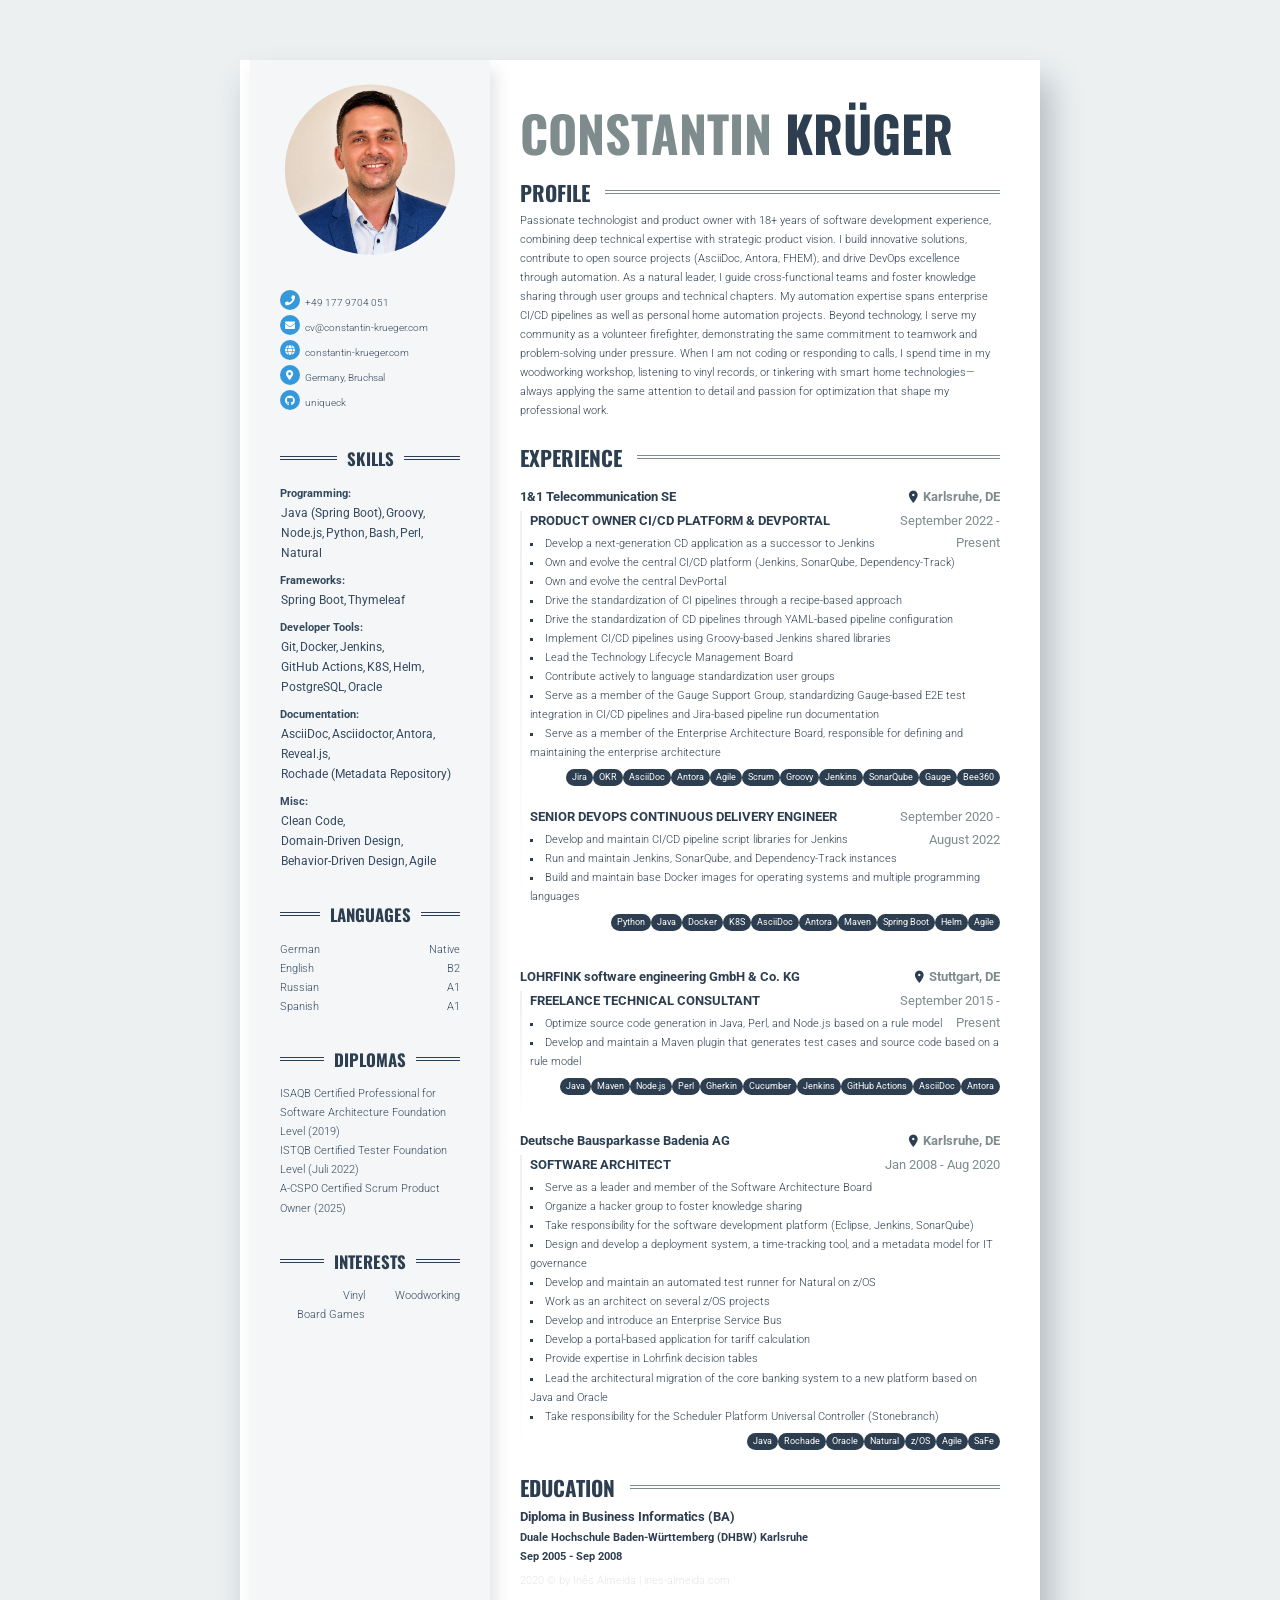
==== index.html @ 89fb5bd1 "deploy: 6f15570647dbdc13baa876759be598c28a521024" ====
<!doctype html><html lang=en><head><meta name=generator content="Hugo 0.161.1"><meta charset=UTF-8><meta name=viewport content="width=device-width,initial-scale=1"><title>Constantin Krüger CV</title><link rel=canonical href=https://cv.constantin-krueger.com/><link rel=stylesheet href="https://fonts.googleapis.com/css?family=Oswald"><link rel=stylesheet href="https://fonts.googleapis.com/css?family=Roboto"><link rel=stylesheet href="https://fonts.googleapis.com/icon?family=Material+Icons"><link rel=stylesheet href=https://cdnjs.cloudflare.com/ajax/libs/font-awesome/5.15.3/css/all.min.css integrity="sha512-iBBXm8fW90+nuLcSKlbmrPcLa0OT92xO1BIsZ+ywDWZCvqsWgccV3gFoRBv0z+8dLJgyAHIhR35VZc2oM/gI1w==" crossorigin=anonymous referrerpolicy=no-referrer><link rel=stylesheet href=/style.main.min.56ef2cad0c9b03ab26aed22bfc5c65d81ded6219dbacf17820badc95a727957a.css integrity="sha256-Vu8srQybA6smrtIr/Fxl2B3tYhnbrPF4ILrclacnlXo=" crossorigin=anonymous media=screen,print></head><body><div class=content><div class="content__left content__swapped__left"><h1 class=mainHeading>Constantin <span>Krüger</span></h1><div id=profile class=section><div class=section__heading><h2 class=section__title>Profile</h2></div><div class=section__content><p>Passionate technologist and product owner with 18+ years of software development experience, combining deep technical expertise with strategic product vision. I build innovative solutions, contribute to open source projects (AsciiDoc, Antora, FHEM), and drive DevOps excellence through automation. As a natural leader, I guide cross-functional teams and foster knowledge sharing through user groups and technical chapters. My automation expertise spans enterprise CI/CD pipelines as well as personal home automation projects. Beyond technology, I serve my community as a volunteer firefighter, demonstrating the same commitment to teamwork and problem-solving under pressure. When I am not coding or responding to calls, I spend time in my woodworking workshop, listening to vinyl records, or tinkering with smart home technologies—always applying the same attention to detail and passion for optimization that shape my professional work.</p></div></div><div id=experience class=section><div class=section__heading><h2 class=section__title>Experience</h2></div><div class=section__content><div class=experience><div class=experience__item><div class=experience__header><h3 class=experience__company>1&1 Telecommunication SE</h3><h3 class=experience__place>Karlsruhe, DE</h3></div><div class=experience__job><div class=experience__subheader><h3 class=experience__position>Product Owner CI/CD Platform & DevPortal</h3><h3 class=experience__date>September 2022 - Present</h3></div><ul><li class=experience__bullet>Develop a next-generation CD application as a successor to Jenkins</li><li class=experience__bullet>Own and evolve the central CI/CD platform (Jenkins, SonarQube, Dependency-Track)</li><li class=experience__bullet>Own and evolve the central DevPortal</li><li class=experience__bullet>Drive the standardization of CI pipelines through a recipe-based approach</li><li class=experience__bullet>Drive the standardization of CD pipelines through YAML-based pipeline configuration</li><li class=experience__bullet>Implement CI/CD pipelines using Groovy-based Jenkins shared libraries</li><li class=experience__bullet>Lead the Technology Lifecycle Management Board</li><li class=experience__bullet>Contribute actively to language standardization user groups</li><li class=experience__bullet>Serve as a member of the Gauge Support Group, standardizing Gauge-based E2E test integration in CI/CD pipelines and Jira-based pipeline run documentation</li><li class=experience__bullet>Serve as a member of the Enterprise Architecture Board, responsible for defining and maintaining the enterprise architecture</li></ul><div class=experience__badges><ul><li class=experience__badge>Jira</li><li class=experience__badge>OKR</li><li class=experience__badge>AsciiDoc</li><li class=experience__badge>Antora</li><li class=experience__badge>Agile</li><li class=experience__badge>Scrum</li><li class=experience__badge>Groovy</li><li class=experience__badge>Jenkins</li><li class=experience__badge>SonarQube</li><li class=experience__badge>Gauge</li><li class=experience__badge>Bee360</li></ul></div></div><div class=experience__job><div class=experience__subheader><h3 class=experience__position>Senior DevOps Continuous Delivery Engineer</h3><h3 class=experience__date>September 2020 - August 2022</h3></div><ul><li class=experience__bullet>Develop and maintain CI/CD pipeline script libraries for Jenkins</li><li class=experience__bullet>Run and maintain Jenkins, SonarQube, and Dependency-Track instances</li><li class=experience__bullet>Build and maintain base Docker images for operating systems and multiple programming languages</li></ul><div class=experience__badges><ul><li class=experience__badge>Python</li><li class=experience__badge>Java</li><li class=experience__badge>Docker</li><li class=experience__badge>K8S</li><li class=experience__badge>AsciiDoc</li><li class=experience__badge>Antora</li><li class=experience__badge>Maven</li><li class=experience__badge>Spring Boot</li><li class=experience__badge>Helm</li><li class=experience__badge>Agile</li></ul></div></div></div><div class=experience__item><div class=experience__header><h3 class=experience__company>LOHRFINK software engineering GmbH & Co. KG</h3><h3 class=experience__place>Stuttgart, DE</h3></div><div class=experience__job><div class=experience__subheader><h3 class=experience__position>Freelance Technical Consultant</h3><h3 class=experience__date>September 2015 - Present</h3></div><ul><li class=experience__bullet>Optimize source code generation in Java, Perl, and Node.js based on a rule model</li><li class=experience__bullet>Develop and maintain a Maven plugin that generates test cases and source code based on a rule model</li></ul><div class=experience__badges><ul><li class=experience__badge>Java</li><li class=experience__badge>Maven</li><li class=experience__badge>Node.js</li><li class=experience__badge>Perl</li><li class=experience__badge>Gherkin</li><li class=experience__badge>Cucumber</li><li class=experience__badge>Jenkins</li><li class=experience__badge>GitHub Actions</li><li class=experience__badge>AsciiDoc</li><li class=experience__badge>Antora</li></ul></div></div></div><div class=experience__item><div class=experience__header><h3 class=experience__company>Deutsche Bausparkasse Badenia AG</h3><h3 class=experience__place>Karlsruhe, DE</h3></div><div class=experience__job><div class=experience__subheader><h3 class=experience__position>Software Architect</h3><h3 class=experience__date>Jan 2008 - Aug 2020</h3></div><ul><li class=experience__bullet>Serve as a leader and member of the Software Architecture Board</li><li class=experience__bullet>Organize a hacker group to foster knowledge sharing</li><li class=experience__bullet>Take responsibility for the software development platform (Eclipse, Jenkins, SonarQube)</li><li class=experience__bullet>Design and develop a deployment system, a time-tracking tool, and a metadata model for IT governance</li><li class=experience__bullet>Develop and maintain an automated test runner for Natural on z/OS</li><li class=experience__bullet>Work as an architect on several z/OS projects</li><li class=experience__bullet>Develop and introduce an Enterprise Service Bus</li><li class=experience__bullet>Develop a portal-based application for tariff calculation</li><li class=experience__bullet>Provide expertise in Lohrfink decision tables</li><li class=experience__bullet>Lead the architectural migration of the core banking system to a new platform based on Java and Oracle</li><li class=experience__bullet>Take responsibility for the Scheduler Platform Universal Controller (Stonebranch)</li></ul><div class=experience__badges><ul><li class=experience__badge>Java</li><li class=experience__badge>Rochade</li><li class=experience__badge>Oracle</li><li class=experience__badge>Natural</li><li class=experience__badge>z/OS</li><li class=experience__badge>Agile</li><li class=experience__badge>SaFe</li></ul></div></div></div></div></div></div><div id=education class=section><div class=section__heading><h2 class=section__title>Education</h2></div><div class=section__content><div class=education__item><h3 class=education__title>Diploma in Business Informatics (BA)</h3><h4 class=education__place>Duale Hochschule Baden-Württemberg (DHBW) Karlsruhe</h4><h4 class=education__date>Sep 2005 - Sep 2008</h4><div class=education__description></div></div></div></div></div><div class="content__right content__swapped__right"><div class="sideSection avatar"><div class=avatar__container><img class=avatar__img src=img/avatar.jpg alt="photo of me"></div></div><div class="sideSection contact"><ul><li class=contact__item><i class="fas fa-phone"></i><span>+49 177 9704 051</span></li><li class=contact__item><i class="fas fa-envelope"></i><span>cv@constantin-krueger.com</span></li><li class=contact__item><i class="fas fa-globe"></i><span>constantin-krueger.com</span></li><li class=contact__item><i class="fas fa-map-marker-alt"></i><span>Germany, Bruchsal</span></li><li class=contact__item><i class="fab fa-github"></i><span>uniqueck</span></li></ul></div><div class=sideSection><div class=sideSection__heading><h2 class=sideSection__title>Skills</h2></div><div class=sideSection__content><ul class=skills><li><ul class=skills__group><span>Programming</span><br><li>Java (Spring Boot)</li><li>Groovy</li><li>Node.js</li><li>Python</li><li>Bash</li><li>Perl</li><li>Natural</li></ul><ul class=skills__group><span>Frameworks</span><br><li>Spring Boot</li><li>Thymeleaf</li></ul><ul class=skills__group><span>Developer Tools</span><br><li>Git</li><li>Docker</li><li>Jenkins</li><li>GitHub Actions</li><li>K8S</li><li>Helm</li><li>PostgreSQL</li><li>Oracle</li></ul><ul class=skills__group><span>Documentation</span><br><li>AsciiDoc</li><li>Asciidoctor</li><li>Antora</li><li>Reveal.js</li><li>Rochade (Metadata Repository)</li></ul><ul class=skills__group><span>Misc</span><br><li>Clean Code</li><li>Domain-Driven Design</li><li>Behavior-Driven Design</li><li>Agile</li></ul></li></ul></div></div><div class=sideSection><div class=sideSection__heading><h2 class=sideSection__title>Languages</h2></div><div class=sideSection__content><ul class=language><li class=language__item><div class=language__name>German</div><div class=language__level>Native</div></li><li class=language__item><div class=language__name>English</div><div class=language__level>B2</div></li><li class=language__item><div class=language__name>Russian</div><div class=language__level>A1</div></li><li class=language__item><div class=language__name>Spanish</div><div class=language__level>A1</div></li></ul></div></div><div class=sideSection><div class=sideSection__heading><h2 class=sideSection__title>Diplomas</h2></div><div class=sideSection__content><ul><li>ISAQB Certified Professional for Software Architecture Foundation Level (2019)</li><li>ISTQB Certified Tester Foundation Level (Juli 2022)</li><li>A-CSPO Certified Scrum Product Owner (2025)</li></ul></div></div><div class=sideSection><div class=sideSection__heading><h2 class=sideSection__title>Interests</h2></div><div class=sideSection__content><ul class=interests><li class=interests__item>Vinyl</li><li class=interests__item>Board Games</li><li class=interests__item>Woodworking</li></ul></div></div></div></div></body></html>
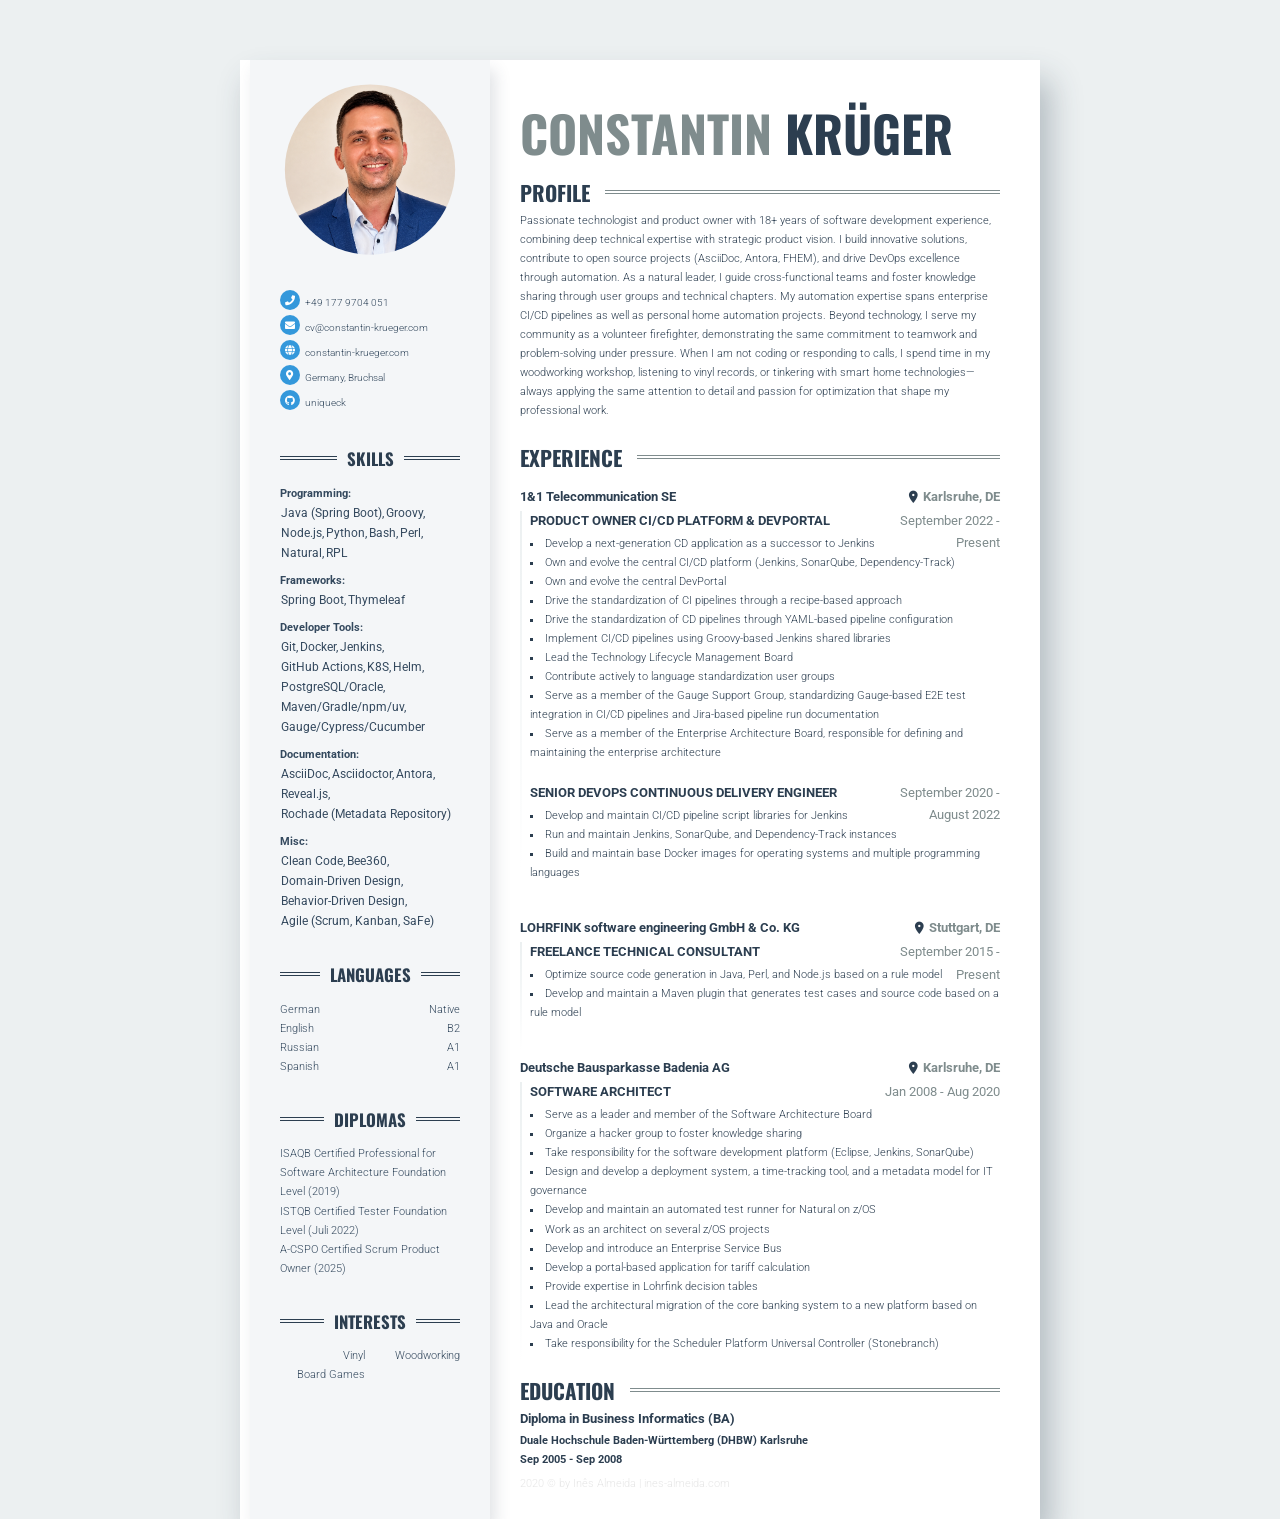
==== commit 99d5741b: "deploy: c0ef5a7bfbe598c3911374697b68d1353d327500" ====
--- a/index.html
+++ b/index.html
@@ -1 +1 @@
-<!doctype html><html lang=en><head><meta name=generator content="Hugo 0.161.1"><meta charset=UTF-8><meta name=viewport content="width=device-width,initial-scale=1"><title>Constantin Krüger CV</title><link rel=canonical href=https://cv.constantin-krueger.com/><link rel=stylesheet href="https://fonts.googleapis.com/css?family=Oswald"><link rel=stylesheet href="https://fonts.googleapis.com/css?family=Roboto"><link rel=stylesheet href="https://fonts.googleapis.com/icon?family=Material+Icons"><link rel=stylesheet href=https://cdnjs.cloudflare.com/ajax/libs/font-awesome/5.15.3/css/all.min.css integrity="sha512-iBBXm8fW90+nuLcSKlbmrPcLa0OT92xO1BIsZ+ywDWZCvqsWgccV3gFoRBv0z+8dLJgyAHIhR35VZc2oM/gI1w==" crossorigin=anonymous referrerpolicy=no-referrer><link rel=stylesheet href=/style.main.min.56ef2cad0c9b03ab26aed22bfc5c65d81ded6219dbacf17820badc95a727957a.css integrity="sha256-Vu8srQybA6smrtIr/Fxl2B3tYhnbrPF4ILrclacnlXo=" crossorigin=anonymous media=screen,print></head><body><div class=content><div class="content__left content__swapped__left"><h1 class=mainHeading>Constantin <span>Krüger</span></h1><div id=profile class=section><div class=section__heading><h2 class=section__title>Profile</h2></div><div class=section__content><p>Passionate technologist and product owner with 18+ years of software development experience, combining deep technical expertise with strategic product vision. I build innovative solutions, contribute to open source projects (AsciiDoc, Antora, FHEM), and drive DevOps excellence through automation. As a natural leader, I guide cross-functional teams and foster knowledge sharing through user groups and technical chapters. My automation expertise spans enterprise CI/CD pipelines as well as personal home automation projects. Beyond technology, I serve my community as a volunteer firefighter, demonstrating the same commitment to teamwork and problem-solving under pressure. When I am not coding or responding to calls, I spend time in my woodworking workshop, listening to vinyl records, or tinkering with smart home technologies—always applying the same attention to detail and passion for optimization that shape my professional work.</p></div></div><div id=experience class=section><div class=section__heading><h2 class=section__title>Experience</h2></div><div class=section__content><div class=experience><div class=experience__item><div class=experience__header><h3 class=experience__company>1&1 Telecommunication SE</h3><h3 class=experience__place>Karlsruhe, DE</h3></div><div class=experience__job><div class=experience__subheader><h3 class=experience__position>Product Owner CI/CD Platform & DevPortal</h3><h3 class=experience__date>September 2022 - Present</h3></div><ul><li class=experience__bullet>Develop a next-generation CD application as a successor to Jenkins</li><li class=experience__bullet>Own and evolve the central CI/CD platform (Jenkins, SonarQube, Dependency-Track)</li><li class=experience__bullet>Own and evolve the central DevPortal</li><li class=experience__bullet>Drive the standardization of CI pipelines through a recipe-based approach</li><li class=experience__bullet>Drive the standardization of CD pipelines through YAML-based pipeline configuration</li><li class=experience__bullet>Implement CI/CD pipelines using Groovy-based Jenkins shared libraries</li><li class=experience__bullet>Lead the Technology Lifecycle Management Board</li><li class=experience__bullet>Contribute actively to language standardization user groups</li><li class=experience__bullet>Serve as a member of the Gauge Support Group, standardizing Gauge-based E2E test integration in CI/CD pipelines and Jira-based pipeline run documentation</li><li class=experience__bullet>Serve as a member of the Enterprise Architecture Board, responsible for defining and maintaining the enterprise architecture</li></ul><div class=experience__badges><ul><li class=experience__badge>Jira</li><li class=experience__badge>OKR</li><li class=experience__badge>AsciiDoc</li><li class=experience__badge>Antora</li><li class=experience__badge>Agile</li><li class=experience__badge>Scrum</li><li class=experience__badge>Groovy</li><li class=experience__badge>Jenkins</li><li class=experience__badge>SonarQube</li><li class=experience__badge>Gauge</li><li class=experience__badge>Bee360</li></ul></div></div><div class=experience__job><div class=experience__subheader><h3 class=experience__position>Senior DevOps Continuous Delivery Engineer</h3><h3 class=experience__date>September 2020 - August 2022</h3></div><ul><li class=experience__bullet>Develop and maintain CI/CD pipeline script libraries for Jenkins</li><li class=experience__bullet>Run and maintain Jenkins, SonarQube, and Dependency-Track instances</li><li class=experience__bullet>Build and maintain base Docker images for operating systems and multiple programming languages</li></ul><div class=experience__badges><ul><li class=experience__badge>Python</li><li class=experience__badge>Java</li><li class=experience__badge>Docker</li><li class=experience__badge>K8S</li><li class=experience__badge>AsciiDoc</li><li class=experience__badge>Antora</li><li class=experience__badge>Maven</li><li class=experience__badge>Spring Boot</li><li class=experience__badge>Helm</li><li class=experience__badge>Agile</li></ul></div></div></div><div class=experience__item><div class=experience__header><h3 class=experience__company>LOHRFINK software engineering GmbH & Co. KG</h3><h3 class=experience__place>Stuttgart, DE</h3></div><div class=experience__job><div class=experience__subheader><h3 class=experience__position>Freelance Technical Consultant</h3><h3 class=experience__date>September 2015 - Present</h3></div><ul><li class=experience__bullet>Optimize source code generation in Java, Perl, and Node.js based on a rule model</li><li class=experience__bullet>Develop and maintain a Maven plugin that generates test cases and source code based on a rule model</li></ul><div class=experience__badges><ul><li class=experience__badge>Java</li><li class=experience__badge>Maven</li><li class=experience__badge>Node.js</li><li class=experience__badge>Perl</li><li class=experience__badge>Gherkin</li><li class=experience__badge>Cucumber</li><li class=experience__badge>Jenkins</li><li class=experience__badge>GitHub Actions</li><li class=experience__badge>AsciiDoc</li><li class=experience__badge>Antora</li></ul></div></div></div><div class=experience__item><div class=experience__header><h3 class=experience__company>Deutsche Bausparkasse Badenia AG</h3><h3 class=experience__place>Karlsruhe, DE</h3></div><div class=experience__job><div class=experience__subheader><h3 class=experience__position>Software Architect</h3><h3 class=experience__date>Jan 2008 - Aug 2020</h3></div><ul><li class=experience__bullet>Serve as a leader and member of the Software Architecture Board</li><li class=experience__bullet>Organize a hacker group to foster knowledge sharing</li><li class=experience__bullet>Take responsibility for the software development platform (Eclipse, Jenkins, SonarQube)</li><li class=experience__bullet>Design and develop a deployment system, a time-tracking tool, and a metadata model for IT governance</li><li class=experience__bullet>Develop and maintain an automated test runner for Natural on z/OS</li><li class=experience__bullet>Work as an architect on several z/OS projects</li><li class=experience__bullet>Develop and introduce an Enterprise Service Bus</li><li class=experience__bullet>Develop a portal-based application for tariff calculation</li><li class=experience__bullet>Provide expertise in Lohrfink decision tables</li><li class=experience__bullet>Lead the architectural migration of the core banking system to a new platform based on Java and Oracle</li><li class=experience__bullet>Take responsibility for the Scheduler Platform Universal Controller (Stonebranch)</li></ul><div class=experience__badges><ul><li class=experience__badge>Java</li><li class=experience__badge>Rochade</li><li class=experience__badge>Oracle</li><li class=experience__badge>Natural</li><li class=experience__badge>z/OS</li><li class=experience__badge>Agile</li><li class=experience__badge>SaFe</li></ul></div></div></div></div></div></div><div id=education class=section><div class=section__heading><h2 class=section__title>Education</h2></div><div class=section__content><div class=education__item><h3 class=education__title>Diploma in Business Informatics (BA)</h3><h4 class=education__place>Duale Hochschule Baden-Württemberg (DHBW) Karlsruhe</h4><h4 class=education__date>Sep 2005 - Sep 2008</h4><div class=education__description></div></div></div></div></div><div class="content__right content__swapped__right"><div class="sideSection avatar"><div class=avatar__container><img class=avatar__img src=img/avatar.jpg alt="photo of me"></div></div><div class="sideSection contact"><ul><li class=contact__item><i class="fas fa-phone"></i><span>+49 177 9704 051</span></li><li class=contact__item><i class="fas fa-envelope"></i><span>cv@constantin-krueger.com</span></li><li class=contact__item><i class="fas fa-globe"></i><span>constantin-krueger.com</span></li><li class=contact__item><i class="fas fa-map-marker-alt"></i><span>Germany, Bruchsal</span></li><li class=contact__item><i class="fab fa-github"></i><span>uniqueck</span></li></ul></div><div class=sideSection><div class=sideSection__heading><h2 class=sideSection__title>Skills</h2></div><div class=sideSection__content><ul class=skills><li><ul class=skills__group><span>Programming</span><br><li>Java (Spring Boot)</li><li>Groovy</li><li>Node.js</li><li>Python</li><li>Bash</li><li>Perl</li><li>Natural</li></ul><ul class=skills__group><span>Frameworks</span><br><li>Spring Boot</li><li>Thymeleaf</li></ul><ul class=skills__group><span>Developer Tools</span><br><li>Git</li><li>Docker</li><li>Jenkins</li><li>GitHub Actions</li><li>K8S</li><li>Helm</li><li>PostgreSQL</li><li>Oracle</li></ul><ul class=skills__group><span>Documentation</span><br><li>AsciiDoc</li><li>Asciidoctor</li><li>Antora</li><li>Reveal.js</li><li>Rochade (Metadata Repository)</li></ul><ul class=skills__group><span>Misc</span><br><li>Clean Code</li><li>Domain-Driven Design</li><li>Behavior-Driven Design</li><li>Agile</li></ul></li></ul></div></div><div class=sideSection><div class=sideSection__heading><h2 class=sideSection__title>Languages</h2></div><div class=sideSection__content><ul class=language><li class=language__item><div class=language__name>German</div><div class=language__level>Native</div></li><li class=language__item><div class=language__name>English</div><div class=language__level>B2</div></li><li class=language__item><div class=language__name>Russian</div><div class=language__level>A1</div></li><li class=language__item><div class=language__name>Spanish</div><div class=language__level>A1</div></li></ul></div></div><div class=sideSection><div class=sideSection__heading><h2 class=sideSection__title>Diplomas</h2></div><div class=sideSection__content><ul><li>ISAQB Certified Professional for Software Architecture Foundation Level (2019)</li><li>ISTQB Certified Tester Foundation Level (Juli 2022)</li><li>A-CSPO Certified Scrum Product Owner (2025)</li></ul></div></div><div class=sideSection><div class=sideSection__heading><h2 class=sideSection__title>Interests</h2></div><div class=sideSection__content><ul class=interests><li class=interests__item>Vinyl</li><li class=interests__item>Board Games</li><li class=interests__item>Woodworking</li></ul></div></div></div></div></body></html>+<!doctype html><html lang=en><head><meta name=generator content="Hugo 0.161.1"><meta charset=UTF-8><meta name=viewport content="width=device-width,initial-scale=1"><title>Constantin Krüger CV</title><link rel=canonical href=https://cv.constantin-krueger.com/><link rel=stylesheet href="https://fonts.googleapis.com/css?family=Oswald"><link rel=stylesheet href="https://fonts.googleapis.com/css?family=Roboto"><link rel=stylesheet href="https://fonts.googleapis.com/icon?family=Material+Icons"><link rel=stylesheet href=https://cdnjs.cloudflare.com/ajax/libs/font-awesome/5.15.3/css/all.min.css integrity="sha512-iBBXm8fW90+nuLcSKlbmrPcLa0OT92xO1BIsZ+ywDWZCvqsWgccV3gFoRBv0z+8dLJgyAHIhR35VZc2oM/gI1w==" crossorigin=anonymous referrerpolicy=no-referrer><link rel=stylesheet href=/style.main.min.56ef2cad0c9b03ab26aed22bfc5c65d81ded6219dbacf17820badc95a727957a.css integrity="sha256-Vu8srQybA6smrtIr/Fxl2B3tYhnbrPF4ILrclacnlXo=" crossorigin=anonymous media=screen,print></head><body><div class=content><div class="content__left content__swapped__left"><h1 class=mainHeading>Constantin <span>Krüger</span></h1><div id=profile class=section><div class=section__heading><h2 class=section__title>Profile</h2></div><div class=section__content><p>Passionate technologist and product owner with 18+ years of software development experience, combining deep technical expertise with strategic product vision. I build innovative solutions, contribute to open source projects (AsciiDoc, Antora, FHEM), and drive DevOps excellence through automation. As a natural leader, I guide cross-functional teams and foster knowledge sharing through user groups and technical chapters. My automation expertise spans enterprise CI/CD pipelines as well as personal home automation projects. Beyond technology, I serve my community as a volunteer firefighter, demonstrating the same commitment to teamwork and problem-solving under pressure. When I am not coding or responding to calls, I spend time in my woodworking workshop, listening to vinyl records, or tinkering with smart home technologies—always applying the same attention to detail and passion for optimization that shape my professional work.</p></div></div><div id=experience class=section><div class=section__heading><h2 class=section__title>Experience</h2></div><div class=section__content><div class=experience><div class=experience__item><div class=experience__header><h3 class=experience__company>1&1 Telecommunication SE</h3><h3 class=experience__place>Karlsruhe, DE</h3></div><div class=experience__job><div class=experience__subheader><h3 class=experience__position>Product Owner CI/CD Platform & DevPortal</h3><h3 class=experience__date>September 2022 - Present</h3></div><ul><li class=experience__bullet>Develop a next-generation CD application as a successor to Jenkins</li><li class=experience__bullet>Own and evolve the central CI/CD platform (Jenkins, SonarQube, Dependency-Track)</li><li class=experience__bullet>Own and evolve the central DevPortal</li><li class=experience__bullet>Drive the standardization of CI pipelines through a recipe-based approach</li><li class=experience__bullet>Drive the standardization of CD pipelines through YAML-based pipeline configuration</li><li class=experience__bullet>Implement CI/CD pipelines using Groovy-based Jenkins shared libraries</li><li class=experience__bullet>Lead the Technology Lifecycle Management Board</li><li class=experience__bullet>Contribute actively to language standardization user groups</li><li class=experience__bullet>Serve as a member of the Gauge Support Group, standardizing Gauge-based E2E test integration in CI/CD pipelines and Jira-based pipeline run documentation</li><li class=experience__bullet>Serve as a member of the Enterprise Architecture Board, responsible for defining and maintaining the enterprise architecture</li></ul><div class=experience__badges><ul></ul></div></div><div class=experience__job><div class=experience__subheader><h3 class=experience__position>Senior DevOps Continuous Delivery Engineer</h3><h3 class=experience__date>September 2020 - August 2022</h3></div><ul><li class=experience__bullet>Develop and maintain CI/CD pipeline script libraries for Jenkins</li><li class=experience__bullet>Run and maintain Jenkins, SonarQube, and Dependency-Track instances</li><li class=experience__bullet>Build and maintain base Docker images for operating systems and multiple programming languages</li></ul><div class=experience__badges><ul></ul></div></div></div><div class=experience__item><div class=experience__header><h3 class=experience__company>LOHRFINK software engineering GmbH & Co. KG</h3><h3 class=experience__place>Stuttgart, DE</h3></div><div class=experience__job><div class=experience__subheader><h3 class=experience__position>Freelance Technical Consultant</h3><h3 class=experience__date>September 2015 - Present</h3></div><ul><li class=experience__bullet>Optimize source code generation in Java, Perl, and Node.js based on a rule model</li><li class=experience__bullet>Develop and maintain a Maven plugin that generates test cases and source code based on a rule model</li></ul><div class=experience__badges><ul></ul></div></div></div><div class=experience__item><div class=experience__header><h3 class=experience__company>Deutsche Bausparkasse Badenia AG</h3><h3 class=experience__place>Karlsruhe, DE</h3></div><div class=experience__job><div class=experience__subheader><h3 class=experience__position>Software Architect</h3><h3 class=experience__date>Jan 2008 - Aug 2020</h3></div><ul><li class=experience__bullet>Serve as a leader and member of the Software Architecture Board</li><li class=experience__bullet>Organize a hacker group to foster knowledge sharing</li><li class=experience__bullet>Take responsibility for the software development platform (Eclipse, Jenkins, SonarQube)</li><li class=experience__bullet>Design and develop a deployment system, a time-tracking tool, and a metadata model for IT governance</li><li class=experience__bullet>Develop and maintain an automated test runner for Natural on z/OS</li><li class=experience__bullet>Work as an architect on several z/OS projects</li><li class=experience__bullet>Develop and introduce an Enterprise Service Bus</li><li class=experience__bullet>Develop a portal-based application for tariff calculation</li><li class=experience__bullet>Provide expertise in Lohrfink decision tables</li><li class=experience__bullet>Lead the architectural migration of the core banking system to a new platform based on Java and Oracle</li><li class=experience__bullet>Take responsibility for the Scheduler Platform Universal Controller (Stonebranch)</li></ul><div class=experience__badges><ul></ul></div></div></div></div></div></div><div id=education class=section><div class=section__heading><h2 class=section__title>Education</h2></div><div class=section__content><div class=education__item><h3 class=education__title>Diploma in Business Informatics (BA)</h3><h4 class=education__place>Duale Hochschule Baden-Württemberg (DHBW) Karlsruhe</h4><h4 class=education__date>Sep 2005 - Sep 2008</h4><div class=education__description></div></div></div></div></div><div class="content__right content__swapped__right"><div class="sideSection avatar"><div class=avatar__container><img class=avatar__img src=img/avatar.jpg alt="photo of me"></div></div><div class="sideSection contact"><ul><li class=contact__item><i class="fas fa-phone"></i><span>+49 177 9704 051</span></li><li class=contact__item><i class="fas fa-envelope"></i><span>cv@constantin-krueger.com</span></li><li class=contact__item><i class="fas fa-globe"></i><span>constantin-krueger.com</span></li><li class=contact__item><i class="fas fa-map-marker-alt"></i><span>Germany, Bruchsal</span></li><li class=contact__item><i class="fab fa-github"></i><span>uniqueck</span></li></ul></div><div class=sideSection><div class=sideSection__heading><h2 class=sideSection__title>Skills</h2></div><div class=sideSection__content><ul class=skills><li><ul class=skills__group><span>Programming</span><br><li>Java (Spring Boot)</li><li>Groovy</li><li>Node.js</li><li>Python</li><li>Bash</li><li>Perl</li><li>Natural</li><li>RPL</li></ul><ul class=skills__group><span>Frameworks</span><br><li>Spring Boot</li><li>Thymeleaf</li></ul><ul class=skills__group><span>Developer Tools</span><br><li>Git</li><li>Docker</li><li>Jenkins</li><li>GitHub Actions</li><li>K8S</li><li>Helm</li><li>PostgreSQL/Oracle</li><li>Maven/Gradle/npm/uv</li><li>Gauge/Cypress/Cucumber</li></ul><ul class=skills__group><span>Documentation</span><br><li>AsciiDoc</li><li>Asciidoctor</li><li>Antora</li><li>Reveal.js</li><li>Rochade (Metadata Repository)</li></ul><ul class=skills__group><span>Misc</span><br><li>Clean Code</li><li>Bee360</li><li>Domain-Driven Design</li><li>Behavior-Driven Design</li><li>Agile (Scrum, Kanban, SaFe)</li></ul></li></ul></div></div><div class=sideSection><div class=sideSection__heading><h2 class=sideSection__title>Languages</h2></div><div class=sideSection__content><ul class=language><li class=language__item><div class=language__name>German</div><div class=language__level>Native</div></li><li class=language__item><div class=language__name>English</div><div class=language__level>B2</div></li><li class=language__item><div class=language__name>Russian</div><div class=language__level>A1</div></li><li class=language__item><div class=language__name>Spanish</div><div class=language__level>A1</div></li></ul></div></div><div class=sideSection><div class=sideSection__heading><h2 class=sideSection__title>Diplomas</h2></div><div class=sideSection__content><ul><li>ISAQB Certified Professional for Software Architecture Foundation Level (2019)</li><li>ISTQB Certified Tester Foundation Level (Juli 2022)</li><li>A-CSPO Certified Scrum Product Owner (2025)</li></ul></div></div><div class=sideSection><div class=sideSection__heading><h2 class=sideSection__title>Interests</h2></div><div class=sideSection__content><ul class=interests><li class=interests__item>Vinyl</li><li class=interests__item>Board Games</li><li class=interests__item>Woodworking</li></ul></div></div></div></div></body></html>
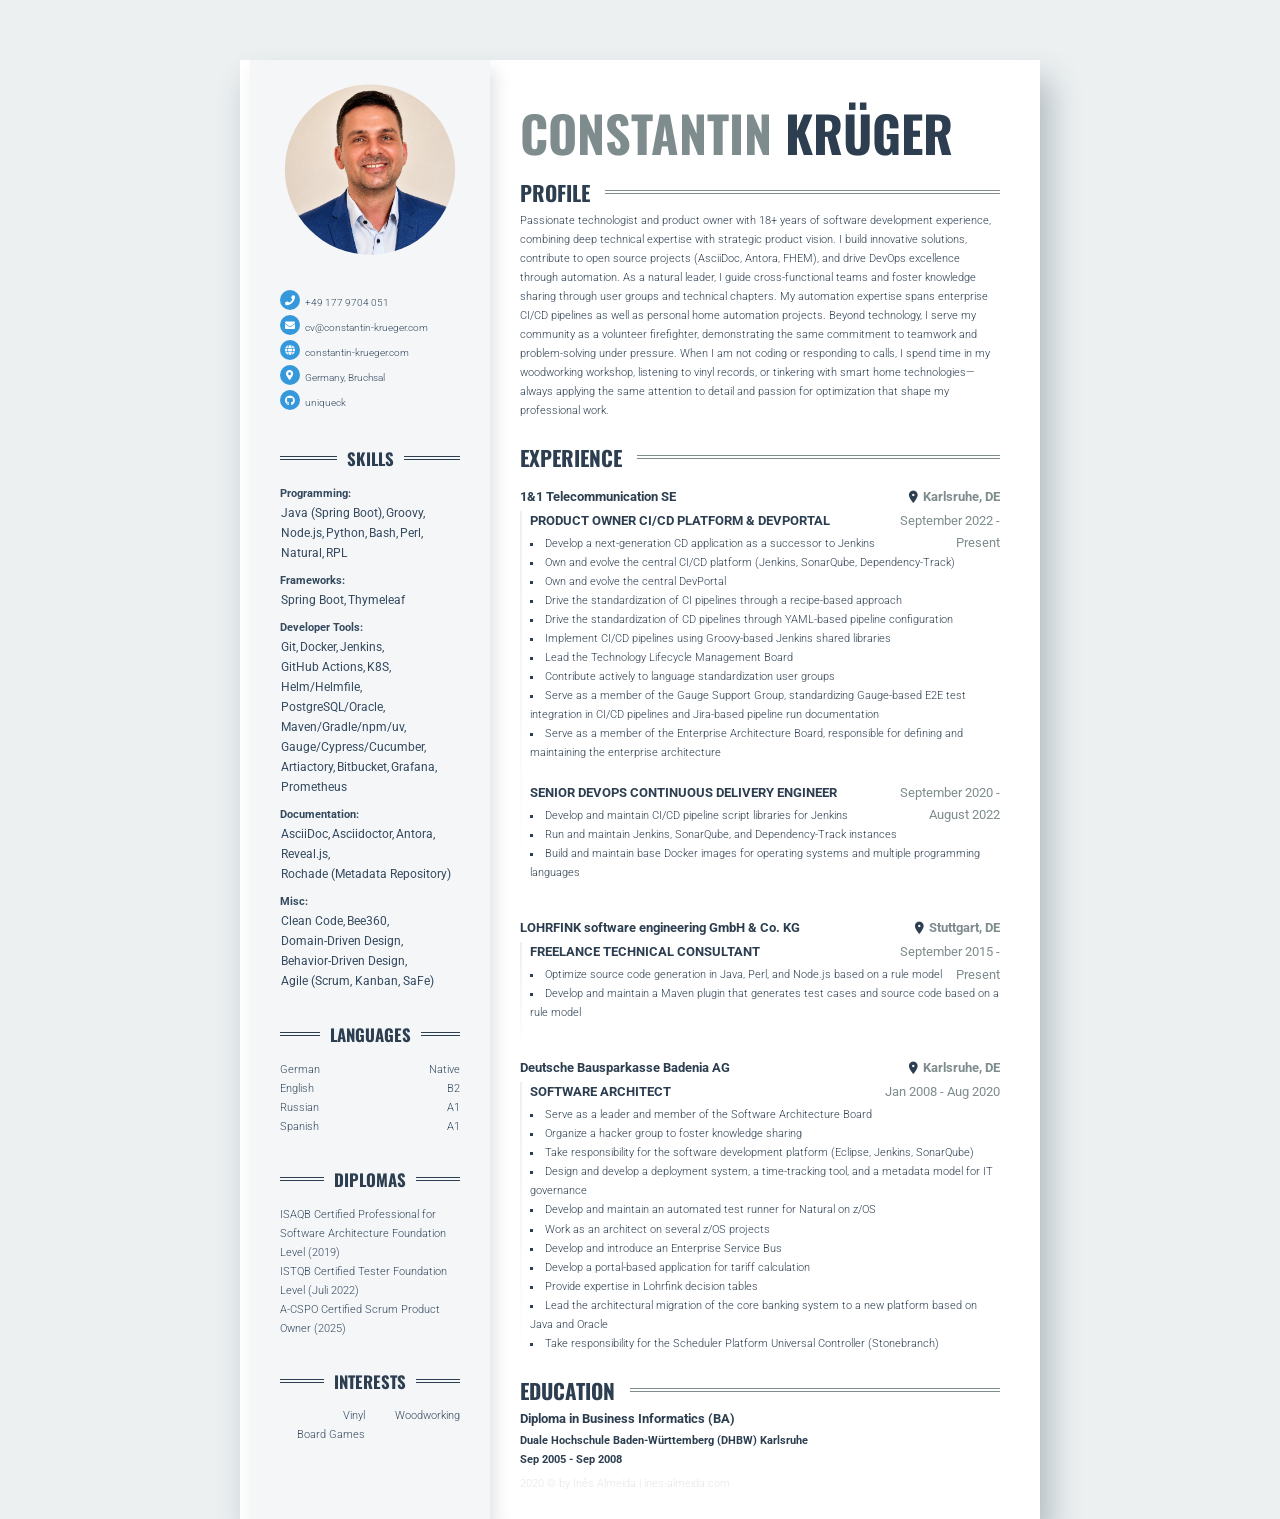
==== commit 099c6f1d: "deploy: 04b83fff95fbf86cf0bcc22e66a261de2e2e32f9" ====
--- a/index.html
+++ b/index.html
@@ -1 +1 @@
-<!doctype html><html lang=en><head><meta name=generator content="Hugo 0.161.1"><meta charset=UTF-8><meta name=viewport content="width=device-width,initial-scale=1"><title>Constantin Krüger CV</title><link rel=canonical href=https://cv.constantin-krueger.com/><link rel=stylesheet href="https://fonts.googleapis.com/css?family=Oswald"><link rel=stylesheet href="https://fonts.googleapis.com/css?family=Roboto"><link rel=stylesheet href="https://fonts.googleapis.com/icon?family=Material+Icons"><link rel=stylesheet href=https://cdnjs.cloudflare.com/ajax/libs/font-awesome/5.15.3/css/all.min.css integrity="sha512-iBBXm8fW90+nuLcSKlbmrPcLa0OT92xO1BIsZ+ywDWZCvqsWgccV3gFoRBv0z+8dLJgyAHIhR35VZc2oM/gI1w==" crossorigin=anonymous referrerpolicy=no-referrer><link rel=stylesheet href=/style.main.min.56ef2cad0c9b03ab26aed22bfc5c65d81ded6219dbacf17820badc95a727957a.css integrity="sha256-Vu8srQybA6smrtIr/Fxl2B3tYhnbrPF4ILrclacnlXo=" crossorigin=anonymous media=screen,print></head><body><div class=content><div class="content__left content__swapped__left"><h1 class=mainHeading>Constantin <span>Krüger</span></h1><div id=profile class=section><div class=section__heading><h2 class=section__title>Profile</h2></div><div class=section__content><p>Passionate technologist and product owner with 18+ years of software development experience, combining deep technical expertise with strategic product vision. I build innovative solutions, contribute to open source projects (AsciiDoc, Antora, FHEM), and drive DevOps excellence through automation. As a natural leader, I guide cross-functional teams and foster knowledge sharing through user groups and technical chapters. My automation expertise spans enterprise CI/CD pipelines as well as personal home automation projects. Beyond technology, I serve my community as a volunteer firefighter, demonstrating the same commitment to teamwork and problem-solving under pressure. When I am not coding or responding to calls, I spend time in my woodworking workshop, listening to vinyl records, or tinkering with smart home technologies—always applying the same attention to detail and passion for optimization that shape my professional work.</p></div></div><div id=experience class=section><div class=section__heading><h2 class=section__title>Experience</h2></div><div class=section__content><div class=experience><div class=experience__item><div class=experience__header><h3 class=experience__company>1&1 Telecommunication SE</h3><h3 class=experience__place>Karlsruhe, DE</h3></div><div class=experience__job><div class=experience__subheader><h3 class=experience__position>Product Owner CI/CD Platform & DevPortal</h3><h3 class=experience__date>September 2022 - Present</h3></div><ul><li class=experience__bullet>Develop a next-generation CD application as a successor to Jenkins</li><li class=experience__bullet>Own and evolve the central CI/CD platform (Jenkins, SonarQube, Dependency-Track)</li><li class=experience__bullet>Own and evolve the central DevPortal</li><li class=experience__bullet>Drive the standardization of CI pipelines through a recipe-based approach</li><li class=experience__bullet>Drive the standardization of CD pipelines through YAML-based pipeline configuration</li><li class=experience__bullet>Implement CI/CD pipelines using Groovy-based Jenkins shared libraries</li><li class=experience__bullet>Lead the Technology Lifecycle Management Board</li><li class=experience__bullet>Contribute actively to language standardization user groups</li><li class=experience__bullet>Serve as a member of the Gauge Support Group, standardizing Gauge-based E2E test integration in CI/CD pipelines and Jira-based pipeline run documentation</li><li class=experience__bullet>Serve as a member of the Enterprise Architecture Board, responsible for defining and maintaining the enterprise architecture</li></ul><div class=experience__badges><ul></ul></div></div><div class=experience__job><div class=experience__subheader><h3 class=experience__position>Senior DevOps Continuous Delivery Engineer</h3><h3 class=experience__date>September 2020 - August 2022</h3></div><ul><li class=experience__bullet>Develop and maintain CI/CD pipeline script libraries for Jenkins</li><li class=experience__bullet>Run and maintain Jenkins, SonarQube, and Dependency-Track instances</li><li class=experience__bullet>Build and maintain base Docker images for operating systems and multiple programming languages</li></ul><div class=experience__badges><ul></ul></div></div></div><div class=experience__item><div class=experience__header><h3 class=experience__company>LOHRFINK software engineering GmbH & Co. KG</h3><h3 class=experience__place>Stuttgart, DE</h3></div><div class=experience__job><div class=experience__subheader><h3 class=experience__position>Freelance Technical Consultant</h3><h3 class=experience__date>September 2015 - Present</h3></div><ul><li class=experience__bullet>Optimize source code generation in Java, Perl, and Node.js based on a rule model</li><li class=experience__bullet>Develop and maintain a Maven plugin that generates test cases and source code based on a rule model</li></ul><div class=experience__badges><ul></ul></div></div></div><div class=experience__item><div class=experience__header><h3 class=experience__company>Deutsche Bausparkasse Badenia AG</h3><h3 class=experience__place>Karlsruhe, DE</h3></div><div class=experience__job><div class=experience__subheader><h3 class=experience__position>Software Architect</h3><h3 class=experience__date>Jan 2008 - Aug 2020</h3></div><ul><li class=experience__bullet>Serve as a leader and member of the Software Architecture Board</li><li class=experience__bullet>Organize a hacker group to foster knowledge sharing</li><li class=experience__bullet>Take responsibility for the software development platform (Eclipse, Jenkins, SonarQube)</li><li class=experience__bullet>Design and develop a deployment system, a time-tracking tool, and a metadata model for IT governance</li><li class=experience__bullet>Develop and maintain an automated test runner for Natural on z/OS</li><li class=experience__bullet>Work as an architect on several z/OS projects</li><li class=experience__bullet>Develop and introduce an Enterprise Service Bus</li><li class=experience__bullet>Develop a portal-based application for tariff calculation</li><li class=experience__bullet>Provide expertise in Lohrfink decision tables</li><li class=experience__bullet>Lead the architectural migration of the core banking system to a new platform based on Java and Oracle</li><li class=experience__bullet>Take responsibility for the Scheduler Platform Universal Controller (Stonebranch)</li></ul><div class=experience__badges><ul></ul></div></div></div></div></div></div><div id=education class=section><div class=section__heading><h2 class=section__title>Education</h2></div><div class=section__content><div class=education__item><h3 class=education__title>Diploma in Business Informatics (BA)</h3><h4 class=education__place>Duale Hochschule Baden-Württemberg (DHBW) Karlsruhe</h4><h4 class=education__date>Sep 2005 - Sep 2008</h4><div class=education__description></div></div></div></div></div><div class="content__right content__swapped__right"><div class="sideSection avatar"><div class=avatar__container><img class=avatar__img src=img/avatar.jpg alt="photo of me"></div></div><div class="sideSection contact"><ul><li class=contact__item><i class="fas fa-phone"></i><span>+49 177 9704 051</span></li><li class=contact__item><i class="fas fa-envelope"></i><span>cv@constantin-krueger.com</span></li><li class=contact__item><i class="fas fa-globe"></i><span>constantin-krueger.com</span></li><li class=contact__item><i class="fas fa-map-marker-alt"></i><span>Germany, Bruchsal</span></li><li class=contact__item><i class="fab fa-github"></i><span>uniqueck</span></li></ul></div><div class=sideSection><div class=sideSection__heading><h2 class=sideSection__title>Skills</h2></div><div class=sideSection__content><ul class=skills><li><ul class=skills__group><span>Programming</span><br><li>Java (Spring Boot)</li><li>Groovy</li><li>Node.js</li><li>Python</li><li>Bash</li><li>Perl</li><li>Natural</li><li>RPL</li></ul><ul class=skills__group><span>Frameworks</span><br><li>Spring Boot</li><li>Thymeleaf</li></ul><ul class=skills__group><span>Developer Tools</span><br><li>Git</li><li>Docker</li><li>Jenkins</li><li>GitHub Actions</li><li>K8S</li><li>Helm</li><li>PostgreSQL/Oracle</li><li>Maven/Gradle/npm/uv</li><li>Gauge/Cypress/Cucumber</li></ul><ul class=skills__group><span>Documentation</span><br><li>AsciiDoc</li><li>Asciidoctor</li><li>Antora</li><li>Reveal.js</li><li>Rochade (Metadata Repository)</li></ul><ul class=skills__group><span>Misc</span><br><li>Clean Code</li><li>Bee360</li><li>Domain-Driven Design</li><li>Behavior-Driven Design</li><li>Agile (Scrum, Kanban, SaFe)</li></ul></li></ul></div></div><div class=sideSection><div class=sideSection__heading><h2 class=sideSection__title>Languages</h2></div><div class=sideSection__content><ul class=language><li class=language__item><div class=language__name>German</div><div class=language__level>Native</div></li><li class=language__item><div class=language__name>English</div><div class=language__level>B2</div></li><li class=language__item><div class=language__name>Russian</div><div class=language__level>A1</div></li><li class=language__item><div class=language__name>Spanish</div><div class=language__level>A1</div></li></ul></div></div><div class=sideSection><div class=sideSection__heading><h2 class=sideSection__title>Diplomas</h2></div><div class=sideSection__content><ul><li>ISAQB Certified Professional for Software Architecture Foundation Level (2019)</li><li>ISTQB Certified Tester Foundation Level (Juli 2022)</li><li>A-CSPO Certified Scrum Product Owner (2025)</li></ul></div></div><div class=sideSection><div class=sideSection__heading><h2 class=sideSection__title>Interests</h2></div><div class=sideSection__content><ul class=interests><li class=interests__item>Vinyl</li><li class=interests__item>Board Games</li><li class=interests__item>Woodworking</li></ul></div></div></div></div></body></html>+<!doctype html><html lang=en><head><meta name=generator content="Hugo 0.161.1"><meta charset=UTF-8><meta name=viewport content="width=device-width,initial-scale=1"><title>Constantin Krüger CV</title><link rel=canonical href=https://cv.constantin-krueger.com/><link rel=stylesheet href="https://fonts.googleapis.com/css?family=Oswald"><link rel=stylesheet href="https://fonts.googleapis.com/css?family=Roboto"><link rel=stylesheet href="https://fonts.googleapis.com/icon?family=Material+Icons"><link rel=stylesheet href=https://cdnjs.cloudflare.com/ajax/libs/font-awesome/5.15.3/css/all.min.css integrity="sha512-iBBXm8fW90+nuLcSKlbmrPcLa0OT92xO1BIsZ+ywDWZCvqsWgccV3gFoRBv0z+8dLJgyAHIhR35VZc2oM/gI1w==" crossorigin=anonymous referrerpolicy=no-referrer><link rel=stylesheet href=/style.main.min.f897ec621fe72edcfe7c678dc9e2eda226a72997ea546d45bb19cbabd89fd3c5.css integrity="sha256-+JfsYh/nLtz+fGeNyeLtoianKZfqVG1FuxnLq9if08U=" crossorigin=anonymous media=screen,print></head><body><div class=content><div class="content__left content__swapped__left"><h1 class=mainHeading>Constantin <span>Krüger</span></h1><div id=profile class=section><div class=section__heading><h2 class=section__title>Profile</h2></div><div class=section__content><p>Passionate technologist and product owner with 18+ years of software development experience, combining deep technical expertise with strategic product vision. I build innovative solutions, contribute to open source projects (AsciiDoc, Antora, FHEM), and drive DevOps excellence through automation. As a natural leader, I guide cross-functional teams and foster knowledge sharing through user groups and technical chapters. My automation expertise spans enterprise CI/CD pipelines as well as personal home automation projects. Beyond technology, I serve my community as a volunteer firefighter, demonstrating the same commitment to teamwork and problem-solving under pressure. When I am not coding or responding to calls, I spend time in my woodworking workshop, listening to vinyl records, or tinkering with smart home technologies—always applying the same attention to detail and passion for optimization that shape my professional work.</p></div></div><div id=experience class=section><div class=section__heading><h2 class=section__title>Experience</h2></div><div class=section__content><div class=experience><div class=experience__item><div class=experience__header><h3 class=experience__company>1&1 Telecommunication SE</h3><h3 class=experience__place>Karlsruhe, DE</h3></div><div class=experience__job><div class=experience__subheader><h3 class=experience__position>Product Owner CI/CD Platform & DevPortal</h3><h3 class=experience__date>September 2022 - Present</h3></div><ul><li class=experience__bullet>Develop a next-generation CD application as a successor to Jenkins</li><li class=experience__bullet>Own and evolve the central CI/CD platform (Jenkins, SonarQube, Dependency-Track)</li><li class=experience__bullet>Own and evolve the central DevPortal</li><li class=experience__bullet>Drive the standardization of CI pipelines through a recipe-based approach</li><li class=experience__bullet>Drive the standardization of CD pipelines through YAML-based pipeline configuration</li><li class=experience__bullet>Implement CI/CD pipelines using Groovy-based Jenkins shared libraries</li><li class=experience__bullet>Lead the Technology Lifecycle Management Board</li><li class=experience__bullet>Contribute actively to language standardization user groups</li><li class=experience__bullet>Serve as a member of the Gauge Support Group, standardizing Gauge-based E2E test integration in CI/CD pipelines and Jira-based pipeline run documentation</li><li class=experience__bullet>Serve as a member of the Enterprise Architecture Board, responsible for defining and maintaining the enterprise architecture</li></ul><div class=experience__badges><ul></ul></div></div><div class=experience__job><div class=experience__subheader><h3 class=experience__position>Senior DevOps Continuous Delivery Engineer</h3><h3 class=experience__date>September 2020 - August 2022</h3></div><ul><li class=experience__bullet>Develop and maintain CI/CD pipeline script libraries for Jenkins</li><li class=experience__bullet>Run and maintain Jenkins, SonarQube, and Dependency-Track instances</li><li class=experience__bullet>Build and maintain base Docker images for operating systems and multiple programming languages</li></ul><div class=experience__badges><ul></ul></div></div></div><div class=experience__item><div class=experience__header><h3 class=experience__company>LOHRFINK software engineering GmbH & Co. KG</h3><h3 class=experience__place>Stuttgart, DE</h3></div><div class=experience__job><div class=experience__subheader><h3 class=experience__position>Freelance Technical Consultant</h3><h3 class=experience__date>September 2015 - Present</h3></div><ul><li class=experience__bullet>Optimize source code generation in Java, Perl, and Node.js based on a rule model</li><li class=experience__bullet>Develop and maintain a Maven plugin that generates test cases and source code based on a rule model</li></ul><div class=experience__badges><ul></ul></div></div></div><div class=experience__item><div class=experience__header><h3 class=experience__company>Deutsche Bausparkasse Badenia AG</h3><h3 class=experience__place>Karlsruhe, DE</h3></div><div class=experience__job><div class=experience__subheader><h3 class=experience__position>Software Architect</h3><h3 class=experience__date>Jan 2008 - Aug 2020</h3></div><ul><li class=experience__bullet>Serve as a leader and member of the Software Architecture Board</li><li class=experience__bullet>Organize a hacker group to foster knowledge sharing</li><li class=experience__bullet>Take responsibility for the software development platform (Eclipse, Jenkins, SonarQube)</li><li class=experience__bullet>Design and develop a deployment system, a time-tracking tool, and a metadata model for IT governance</li><li class=experience__bullet>Develop and maintain an automated test runner for Natural on z/OS</li><li class=experience__bullet>Work as an architect on several z/OS projects</li><li class=experience__bullet>Develop and introduce an Enterprise Service Bus</li><li class=experience__bullet>Develop a portal-based application for tariff calculation</li><li class=experience__bullet>Provide expertise in Lohrfink decision tables</li><li class=experience__bullet>Lead the architectural migration of the core banking system to a new platform based on Java and Oracle</li><li class=experience__bullet>Take responsibility for the Scheduler Platform Universal Controller (Stonebranch)</li></ul><div class=experience__badges><ul></ul></div></div></div></div></div></div><div id=education class=section><div class=section__heading><h2 class=section__title>Education</h2></div><div class=section__content><div class=education__item><h3 class=education__title>Diploma in Business Informatics (BA)</h3><h4 class=education__place>Duale Hochschule Baden-Württemberg (DHBW) Karlsruhe</h4><h4 class=education__date>Sep 2005 - Sep 2008</h4><div class=education__description></div></div></div></div></div><div class="content__right content__swapped__right"><div class="sideSection avatar"><div class=avatar__container><img class=avatar__img src=img/avatar.jpg alt="photo of me"></div></div><div class="sideSection contact"><ul><li class=contact__item><i class="fas fa-phone"></i><span>+49 177 9704 051</span></li><li class=contact__item><i class="fas fa-envelope"></i><span>cv@constantin-krueger.com</span></li><li class=contact__item><i class="fas fa-globe"></i><span>constantin-krueger.com</span></li><li class=contact__item><i class="fas fa-map-marker-alt"></i><span>Germany, Bruchsal</span></li><li class=contact__item><i class="fab fa-github"></i><span>uniqueck</span></li></ul></div><div class=sideSection><div class=sideSection__heading><h2 class=sideSection__title>Skills</h2></div><div class=sideSection__content><ul class=skills><li><ul class=skills__group><span>Programming</span><br><li>Java (Spring Boot)</li><li>Groovy</li><li>Node.js</li><li>Python</li><li>Bash</li><li>Perl</li><li>Natural</li><li>RPL</li></ul><ul class=skills__group><span>Frameworks</span><br><li>Spring Boot</li><li>Thymeleaf</li></ul><ul class=skills__group><span>Developer Tools</span><br><li>Git</li><li>Docker</li><li>Jenkins</li><li>GitHub Actions</li><li>K8S</li><li>Helm/Helmfile</li><li>PostgreSQL/Oracle</li><li>Maven/Gradle/npm/uv</li><li>Gauge/Cypress/Cucumber</li><li>Artiactory</li><li>Bitbucket</li><li>Grafana</li><li>Prometheus</li></ul><ul class=skills__group><span>Documentation</span><br><li>AsciiDoc</li><li>Asciidoctor</li><li>Antora</li><li>Reveal.js</li><li>Rochade (Metadata Repository)</li></ul><ul class=skills__group><span>Misc</span><br><li>Clean Code</li><li>Bee360</li><li>Domain-Driven Design</li><li>Behavior-Driven Design</li><li>Agile (Scrum, Kanban, SaFe)</li></ul></li></ul></div></div><div class=sideSection><div class=sideSection__heading><h2 class=sideSection__title>Languages</h2></div><div class=sideSection__content><ul class=language><li class=language__item><div class=language__name>German</div><div class=language__level>Native</div></li><li class=language__item><div class=language__name>English</div><div class=language__level>B2</div></li><li class=language__item><div class=language__name>Russian</div><div class=language__level>A1</div></li><li class=language__item><div class=language__name>Spanish</div><div class=language__level>A1</div></li></ul></div></div><div class=sideSection><div class=sideSection__heading><h2 class=sideSection__title>Diplomas</h2></div><div class=sideSection__content><ul><li>ISAQB Certified Professional for Software Architecture Foundation Level (2019)</li><li>ISTQB Certified Tester Foundation Level (Juli 2022)</li><li>A-CSPO Certified Scrum Product Owner (2025)</li></ul></div></div><div class=sideSection><div class=sideSection__heading><h2 class=sideSection__title>Interests</h2></div><div class=sideSection__content><ul class=interests><li class=interests__item>Vinyl</li><li class=interests__item>Board Games</li><li class=interests__item>Woodworking</li></ul></div></div></div></div></body></html>
